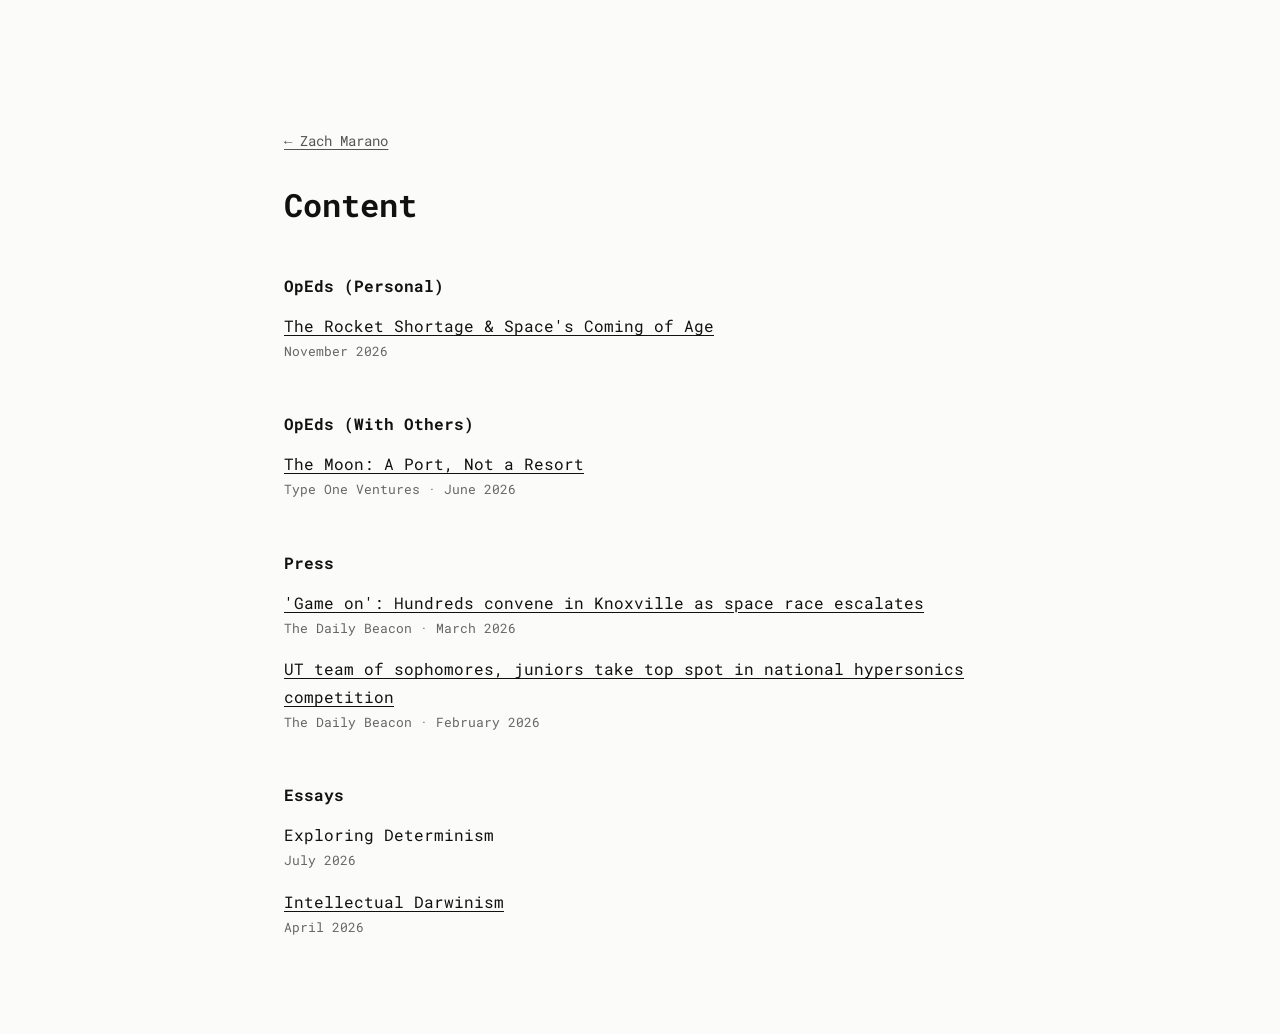
==== content.html @ d082acde "Add files via upload" ====
<!DOCTYPE html>
<html lang="en">
<head>
  <meta charset="utf-8">
  <meta name="viewport" content="width=device-width, initial-scale=1">
  <title>Content · Zach Marano</title>
  <link rel="stylesheet" href="style.css">
</head>
<body>
  <main>
    <a class="back" href="index.html">← Zach Marano</a>
    <h1>Content</h1>

    <h2>OpEds (Personal)</h2>
    <ul class="entries">
      <li><a href="writing/rocket-shortage.html">The Rocket Shortage &amp; Space's Coming of Age</a><span class="meta">November 2026</span></li>
    </ul>

    <h2>OpEds (With Others)</h2>
    <ul class="entries">
      <li><a href="https://type1ventures.com/newsroom/op-ed-a-port-not-a-resort" target="_blank" rel="noopener">The Moon: A Port, Not a Resort</a><span class="meta">Type One Ventures · June 2026</span></li>
    </ul>

    <h2>Press</h2>
    <ul class="entries">
      <li><a href="https://utdailybeacon.com/209488/news/game-on-hundreds-convene-in-knoxville-as-space-race-escalates/" target="_blank" rel="noopener">'Game on': Hundreds convene in Knoxville as space race escalates</a><span class="meta">The Daily Beacon · March 2026</span></li>
      <li><a href="https://utdailybeacon.com/207642/news/ut-team-of-sophomores-juniors-take-top-spot-in-national-hypersonics-competition/" target="_blank" rel="noopener">UT team of sophomores, juniors take top spot in national hypersonics competition</a><span class="meta">The Daily Beacon · February 2026</span></li>
    </ul>

    <h2>Essays</h2>
    <ul class="entries">
      <!-- TODO: host as writing/exploring-determinism.html once text is provided -->
      <li>Exploring Determinism<span class="meta">July 2026</span></li>
      <!-- TODO: swap for writing/intellectual-darwinism.html once text is provided -->
      <li><a href="https://drive.google.com/file/d/1fq6nAqeBtSvwN148_Fyo6l6r73zk5Hzb/view?usp=sharing" target="_blank" rel="noopener">Intellectual Darwinism</a><span class="meta">April 2026</span></li>
    </ul>
  </main>
</body>
</html>
---- style.css ----
@import url("https://fonts.googleapis.com/css2?family=Roboto+Mono:wght@400;500;700&display=swap");

* { box-sizing: border-box; }

body {
  margin: 0;
  background: #FBFBF9;
  color: #111;
  font-family: "Roboto Mono", ui-monospace, Menlo, Consolas, monospace;
  font-size: 16px;
  line-height: 1.75;
}

main {
  max-width: 760px;
  margin: 0 auto;
  padding: 14vh 24px 80px;
}

/* Homepage: block shrinks to its content and sits centered; text stays left-aligned */
main.home {
  max-width: none;
  width: fit-content;
}

a { color: #111; text-underline-offset: 3px; }
a:hover { color: #555; }

h1 { font-size: 2rem; font-weight: 700; margin: 0 0 24px; line-height: 1.2; }
h2 { font-size: 1rem; font-weight: 700; margin: 48px 0 12px; }

.roles p { margin: 0; }
.links { margin-top: 40px; }
.links .sep { margin: 0 10px; }

.back { display: inline-block; margin-bottom: 32px; font-size: 0.875rem; color: #555; }

ul.entries { list-style: none; padding: 0; margin: 0; }
ul.entries li { margin-bottom: 16px; }
.meta { display: block; font-size: 0.8rem; color: #666; }

.headshot { display: block; width: 160px; height: 160px; border-radius: 50%; object-fit: cover; margin-bottom: 32px; }

article p { margin: 0 0 1.3em; }
article .byline { color: #666; font-size: 0.875rem; margin-bottom: 32px; }
article table { width: 100%; border-collapse: collapse; font-size: 0.85rem; margin: 8px 0 28px; }
article th, article td { text-align: left; vertical-align: top; padding: 8px 10px; border-bottom: 1px solid #ddd; }
article th { font-weight: 700; }
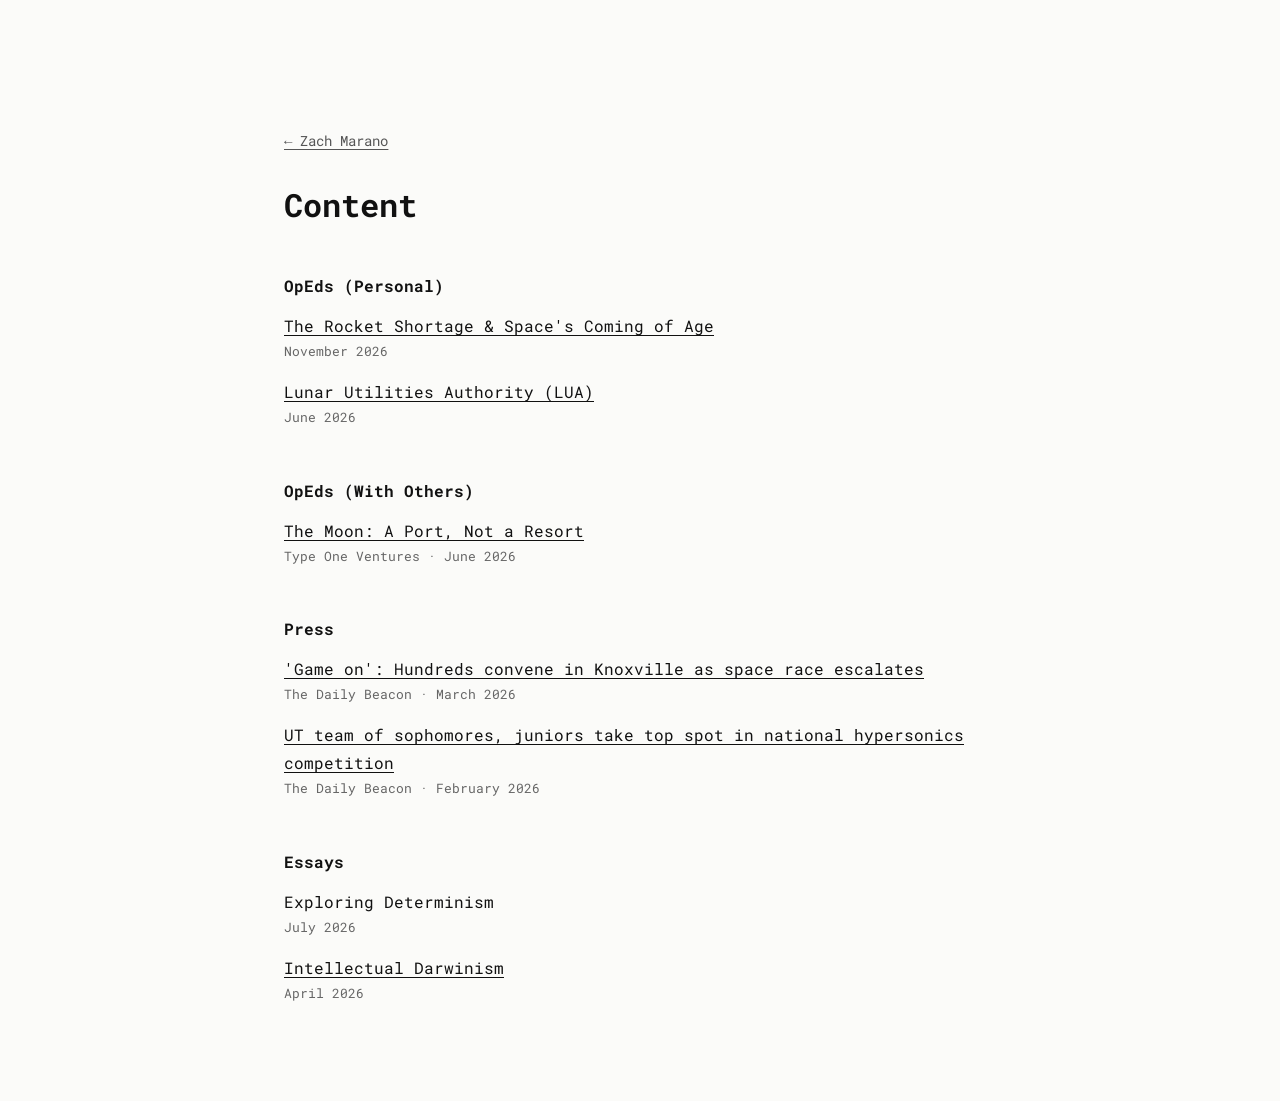
==== commit 43954ccb: "Add files via upload" ====
--- a/content.html
+++ b/content.html
@@ -4,7 +4,7 @@
   <meta charset="utf-8">
   <meta name="viewport" content="width=device-width, initial-scale=1">
   <title>Content · Zach Marano</title>
-  <link rel="stylesheet" href="style.css">
+  <link rel="stylesheet" href="style.css?v=2">
 </head>
 <body>
   <main>
@@ -14,6 +14,7 @@
     <h2>OpEds (Personal)</h2>
     <ul class="entries">
       <li><a href="writing/rocket-shortage.html">The Rocket Shortage &amp; Space's Coming of Age</a><span class="meta">November 2026</span></li>
+      <li><a href="writing/lunar-utilities-authority.html">Lunar Utilities Authority (LUA)</a><span class="meta">June 2026</span></li>
     </ul>
 
     <h2>OpEds (With Others)</h2>
@@ -31,8 +32,7 @@
     <ul class="entries">
       <!-- TODO: host as writing/exploring-determinism.html once text is provided -->
       <li>Exploring Determinism<span class="meta">July 2026</span></li>
-      <!-- TODO: swap for writing/intellectual-darwinism.html once text is provided -->
-      <li><a href="https://drive.google.com/file/d/1fq6nAqeBtSvwN148_Fyo6l6r73zk5Hzb/view?usp=sharing" target="_blank" rel="noopener">Intellectual Darwinism</a><span class="meta">April 2026</span></li>
+      <li><a href="writing/intellectual-darwinism.html">Intellectual Darwinism</a><span class="meta">April 2026</span></li>
     </ul>
   </main>
 </body>
--- a/style.css
+++ b/style.css
@@ -39,7 +39,7 @@
 ul.entries li { margin-bottom: 16px; }
 .meta { display: block; font-size: 0.8rem; color: #666; }
 
-.headshot { display: block; width: 160px; height: 160px; border-radius: 50%; object-fit: cover; margin-bottom: 32px; }
+.headshot { display: block; width: 160px; height: 160px; border-radius: 6px; object-fit: cover; margin-bottom: 32px; }
 
 article p { margin: 0 0 1.3em; }
 article .byline { color: #666; font-size: 0.875rem; margin-bottom: 32px; }
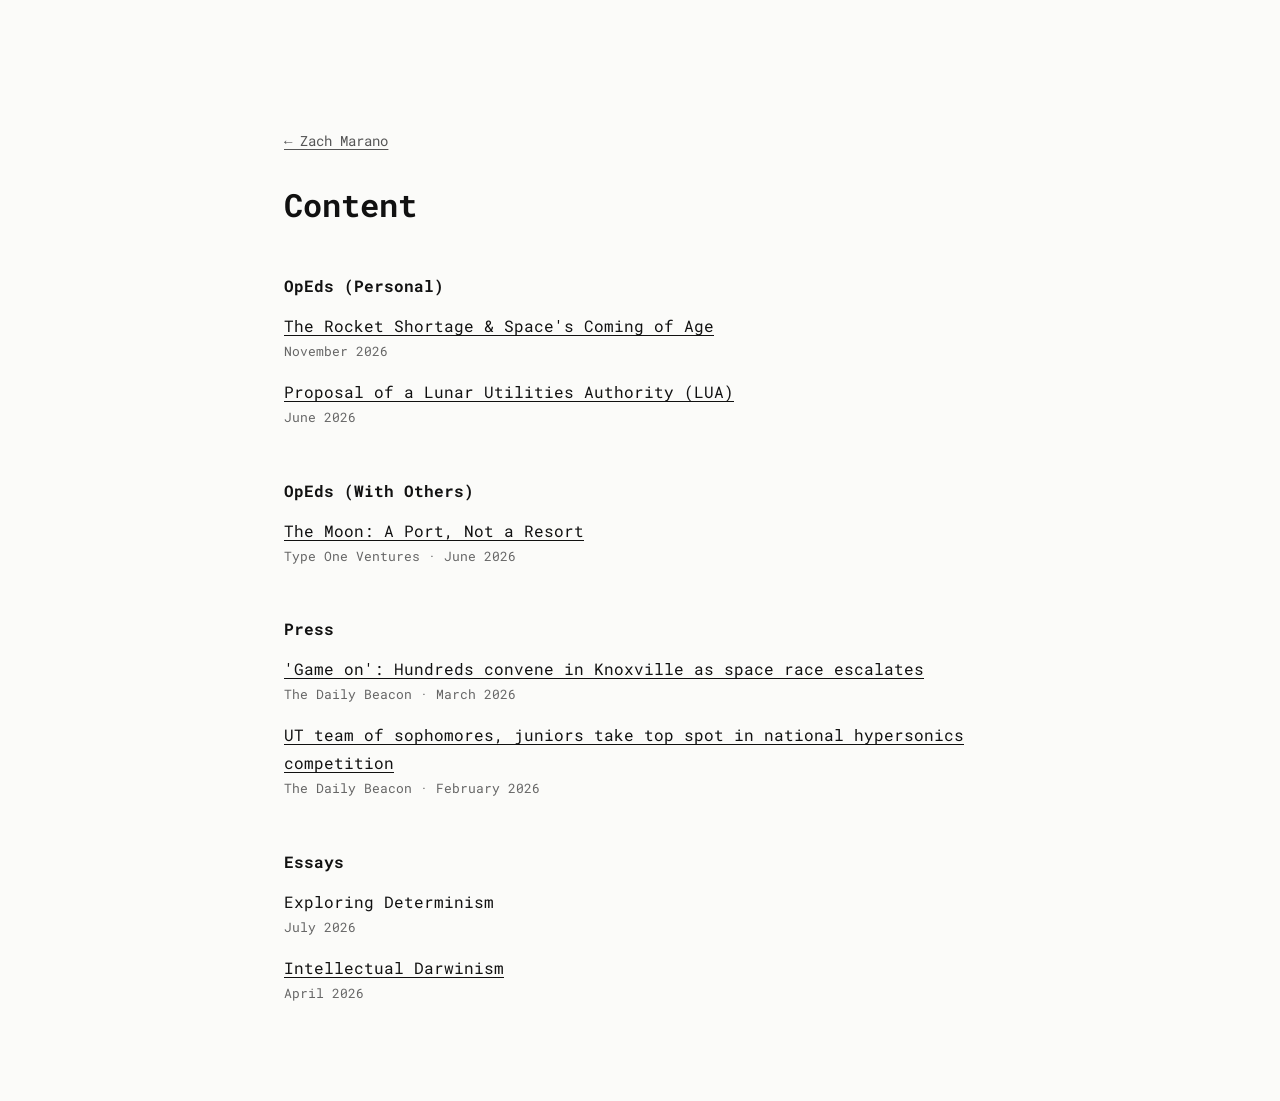
==== commit 0a53605b: "Update title of Lunar Utilities Authority article" ====
--- a/content.html
+++ b/content.html
@@ -14,7 +14,7 @@
     <h2>OpEds (Personal)</h2>
     <ul class="entries">
       <li><a href="writing/rocket-shortage.html">The Rocket Shortage &amp; Space's Coming of Age</a><span class="meta">November 2026</span></li>
-      <li><a href="writing/lunar-utilities-authority.html">Lunar Utilities Authority (LUA)</a><span class="meta">June 2026</span></li>
+      <li><a href="writing/lunar-utilities-authority.html">Proposal of a Lunar Utilities Authority (LUA)</a><span class="meta">June 2026</span></li>
     </ul>
 
     <h2>OpEds (With Others)</h2>
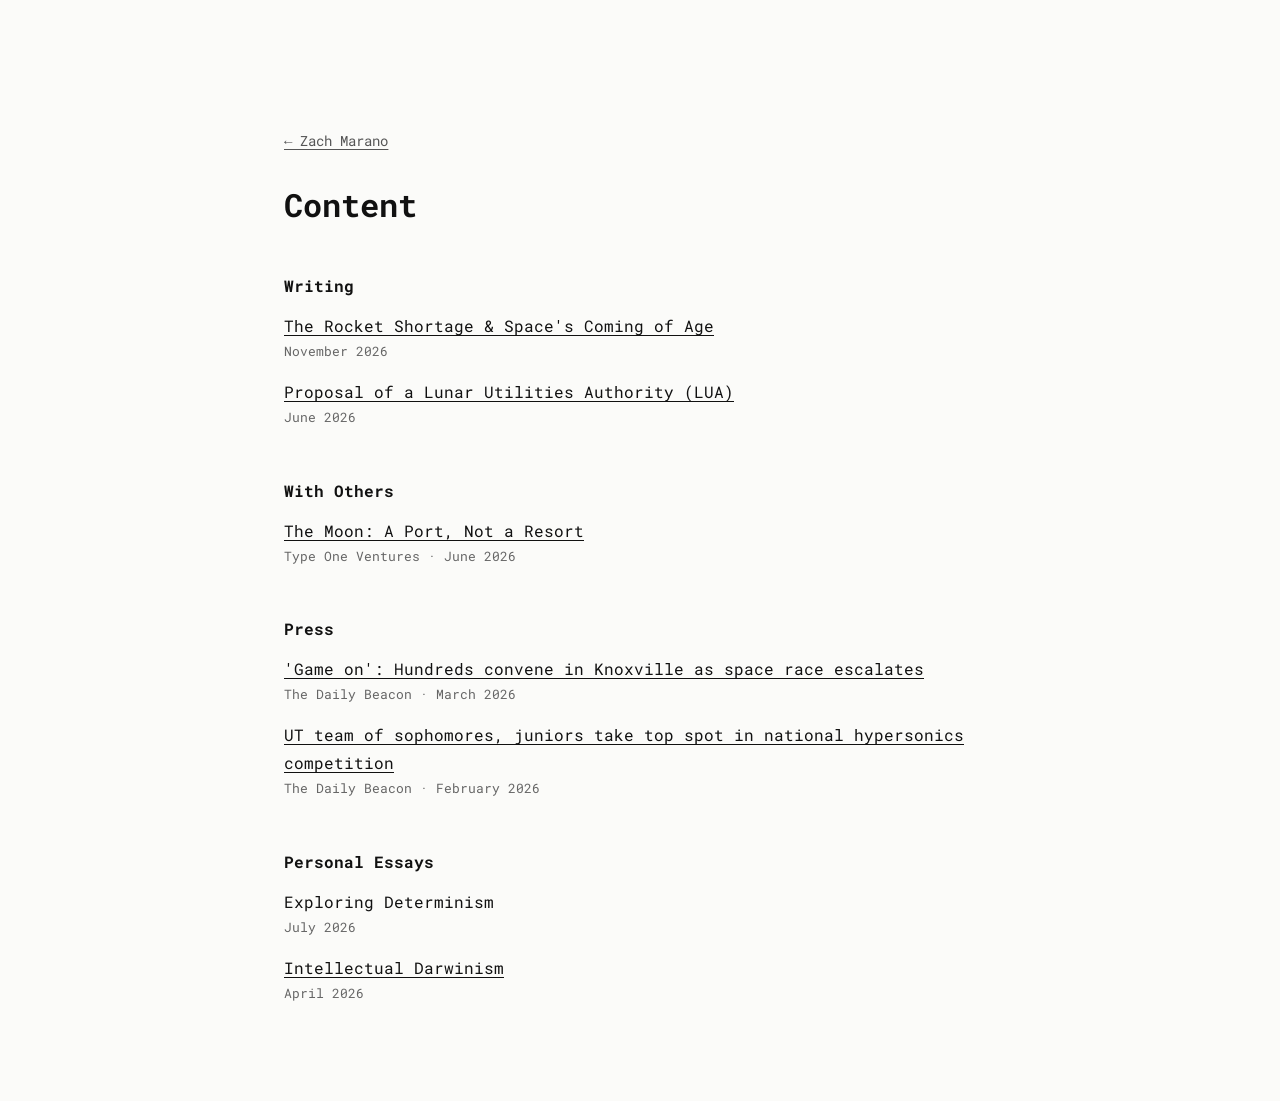
==== commit 504d4bdc: "Rename sections in content.html" ====
--- a/content.html
+++ b/content.html
@@ -11,13 +11,13 @@
     <a class="back" href="index.html">← Zach Marano</a>
     <h1>Content</h1>
 
-    <h2>OpEds (Personal)</h2>
+    <h2>Writing</h2>
     <ul class="entries">
       <li><a href="writing/rocket-shortage.html">The Rocket Shortage &amp; Space's Coming of Age</a><span class="meta">November 2026</span></li>
       <li><a href="writing/lunar-utilities-authority.html">Proposal of a Lunar Utilities Authority (LUA)</a><span class="meta">June 2026</span></li>
     </ul>
 
-    <h2>OpEds (With Others)</h2>
+    <h2>With Others</h2>
     <ul class="entries">
       <li><a href="https://type1ventures.com/newsroom/op-ed-a-port-not-a-resort" target="_blank" rel="noopener">The Moon: A Port, Not a Resort</a><span class="meta">Type One Ventures · June 2026</span></li>
     </ul>
@@ -28,7 +28,7 @@
       <li><a href="https://utdailybeacon.com/207642/news/ut-team-of-sophomores-juniors-take-top-spot-in-national-hypersonics-competition/" target="_blank" rel="noopener">UT team of sophomores, juniors take top spot in national hypersonics competition</a><span class="meta">The Daily Beacon · February 2026</span></li>
     </ul>
 
-    <h2>Essays</h2>
+    <h2>Personal Essays</h2>
     <ul class="entries">
       <!-- TODO: host as writing/exploring-determinism.html once text is provided -->
       <li>Exploring Determinism<span class="meta">July 2026</span></li>
